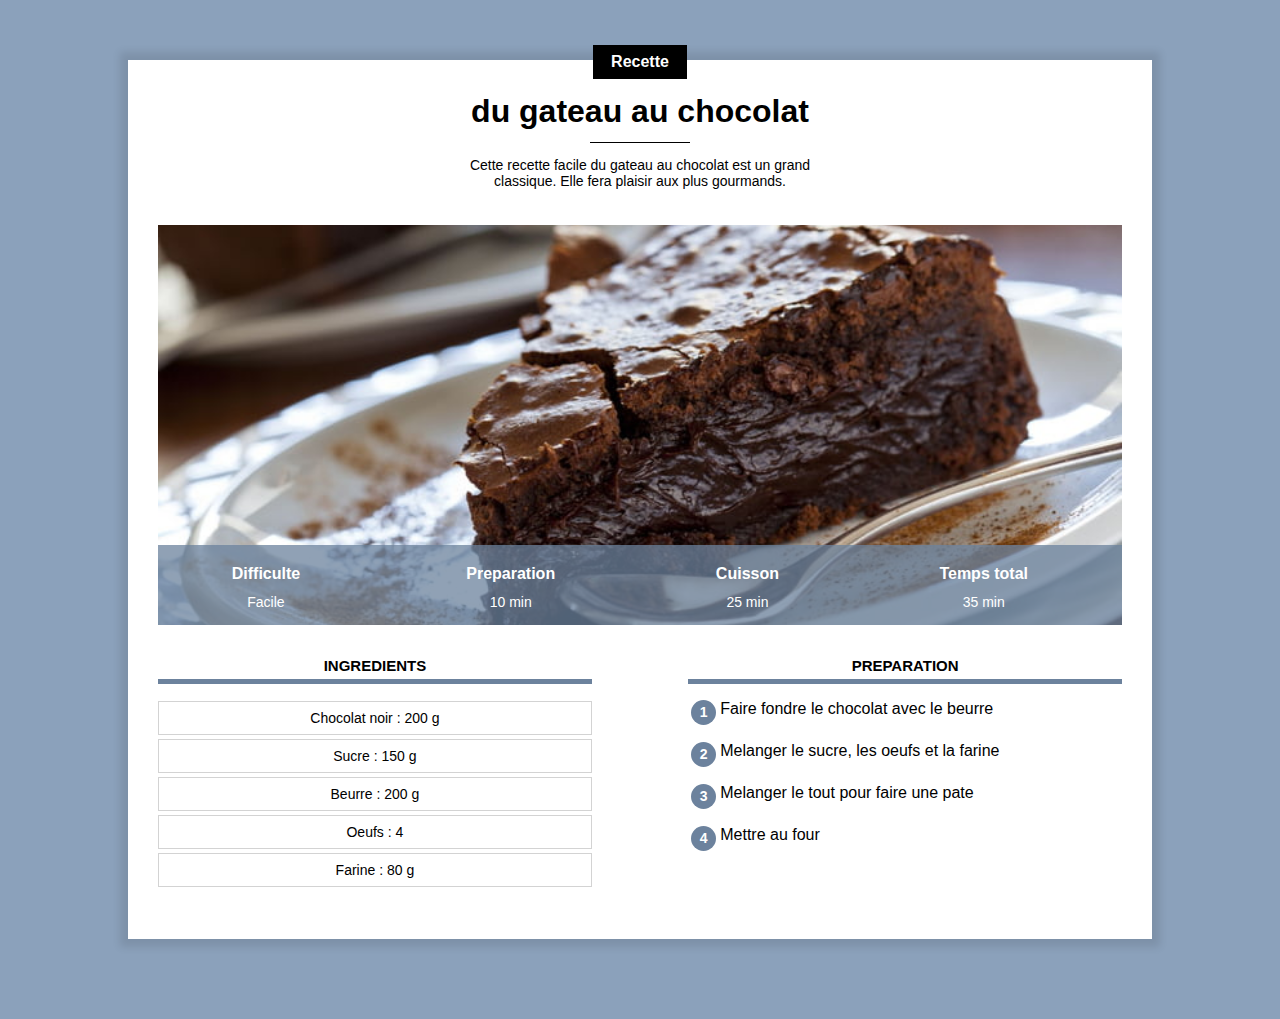
==== index.html @ cf00b120 "Add files via upload" ====
<!DOCTYPE html>
<html lang="fr">
    <head>
        <title>Gateau au Chocolat</title>
        <meta charset="UTF-8">
        <link rel="stylesheet" href="recette.css" />
    </head>
    <body>
       
    <div class="contenu">

        <div class="centre categorie">
            <p class="categorie">Recette</p>
            </div>

            <h1> du gateau au chocolat</h1>

            <div class="separateur"> </div>

            <!------Le contenu de ma page-->
            <div class="centre">
            <p class="description"> Cette recette facile du gateau au chocolat est un grand classique. Elle fera plaisir aux plus gourmands.</p>
             </div>
            <br>
        <div class="info" >
            <img class="centre info" src="gateau.jpg?id=99876">
                <table class="info" >
                    <tr>
                        <th>Difficulte</th>
                        <th>Preparation</th>
                        <th>Cuisson</th>
                        <th>Temps total</th>
                    </tr>
                    <tr>
                        <td>Facile</td>
                        <td>10 min</td>
                        <td>25 min</td>
                        <td>35 min</td>
                    </tr>
                </table>
        </div>
    <div>
        <div class="colonne1 colonne">
            <h2>Ingredients</h2>
            <div class="ingredient">
                <p>Chocolat noir : 200 g</p>
                <p>Sucre : 150 g</p>
                <p>Beurre : 200 g</p>
                <p>Oeufs : 4</p>
                <p>Farine : 80 g</p>
            </div>
        </div>
        <div class="colonne2 colonne">
            <h2>Preparation</h2>
            <table class="preparation">
                <tr>
                    <td><p class="numero">1</p></td>
                    <td class="preparation_etape">Faire fondre le chocolat avec le beurre</td>
                </tr>
                <tr>
                    <td><p class="numero">2</p></td>
                    <td class="preparation_etape">Melanger le sucre, les oeufs et la farine</td>
                </tr>
                <tr>
                    <td><p class="numero">3</p></td>
                    <td class="preparation_etape">Melanger le tout pour faire une pate</td>
                </tr>
                <tr>
                    <td><p class="numero">4</p></td>
                    <td class="preparation_etape">Mettre au four</td>
                </tr>
            </table>
        </div>
    </div>   
            <!------tables
            tr : table row (ligne)
                th : table header (titre)
                td : table data (donnees, cellules)    
            --------->
            
            <br>
    </div>
    </body>
</html>
---- recette.css ----
*{
    overflow: auto;
}

body{
    background-color: #8BA1BB;
    font-family: Arial;
    margin: 0;
}


div.contenu{
    background-color: white;
    margin: 60px 10% 80px 10%;
    padding: 0px 30px 30px 30px;
    min-width: 250px;
    box-shadow: 0px 0px 8px 8px rgba(0, 0, 0, 0.1);
    overflow: visible;
}

h1{
    text-align: center;
    margin-bottom: 12px;
    margin-top: 10px;
}

p.description{
    text-align: center;
    max-width: 400px;
    display:inline-block;
    font-size: 14px;
}
.centre{
    text-align: center;
    width:100%
}

p.categorie {
    background-color: black;
    color: white;
    display: inline-block;
    margin-top: -15px;
    padding: 8px 18px;
    margin-bottom: 0px;
    font-weight: bold;
    font-size: 16px;
}

div.categorie{
    margin-bottom: 0px;
    margin-top: 0px;
    overflow: visible;
}

div.separateur{
    width: 100px;
    height:1px;
    background-color: black;
    margin-left: auto;
    margin-right: auto;
}
div.info{
  position: relative;

   
}
table.info{
    position: absolute; 
    bottom:0;
    width: 100%; 
    color:white; 
    background-color: #6C829DC0; 
    height: 80px;
}
table.info td{
    text-align: center;
    font-size: 14px;
    vertical-align: top;
}
table.info th{
  
    font-size: 16px;
    vertical-align: bottom;
    padding-bottom: 8px;
    
}
img.info{
    display: block;
     /*eviter que l'image deforme*/
    max-height: 400px;
    object-fit: cover;
    /* respecter l'emplacement de l'image*/
    min-height: 200px
     
}

div.colonne{
    width: 45%;
    margin-top: 20px;
}

div.colonne h2{
    text-align: center;
    text-transform: uppercase;
    font-size: 15px;
    border-bottom: 5px solid #6C829D;
    padding-bottom: 5px;
}

div.colonne1{

 display: inline-block;
 margin-right: 10%;
}

div.colonne2{
float: right;

}

div.ingredient p{
    text-align: center;
    font-size: 14px;
    border: 1px solid lightgray;
    padding: 8px 0;
    margin-top: 4px;
    margin-bottom: 0;
}
table.preparation p.numero{
    background-color: #6C829D;
    color:white;
    width: 25px;
    height: 25px;
    text-align: center;
    font-size: 14px;
    font-weight: bold;
    padding-top: 4px;
    box-sizing: border-box;
    border-radius: 50%; 
    margin: 0;
}
table.preparation td{
    vertical-align: top;
}

table.preparation td.preparation _etape{
    font-size: 14px;
    padding-left: 10px;
    padding-bottom: 10px;
}

table.preparation tr{
    height: 40px;
}
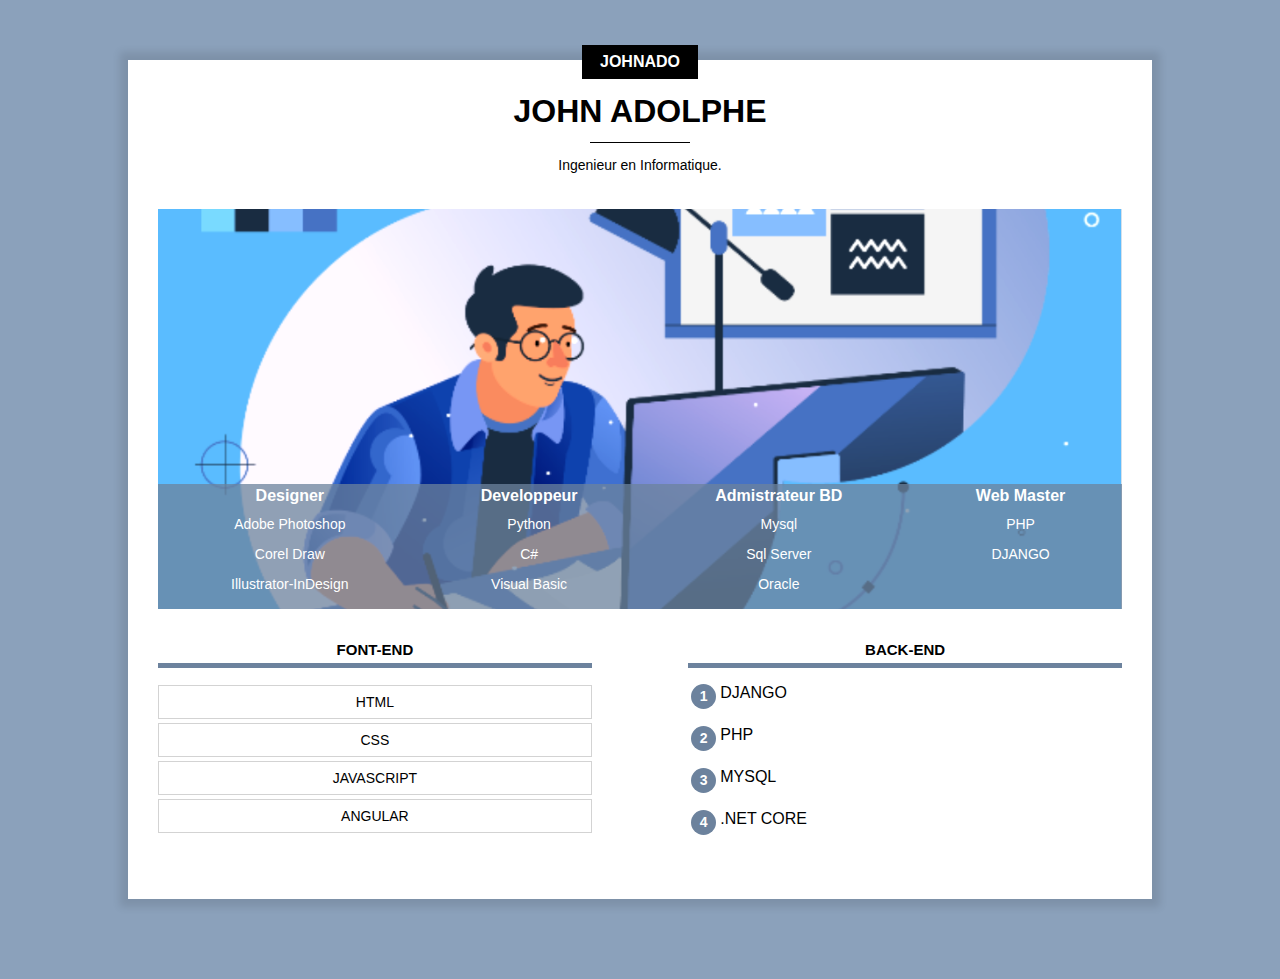
==== commit 08e42aff: "Add files via upload" ====
--- a/index.html
+++ b/index.html
@@ -10,64 +10,64 @@
     <div class="contenu">
 
         <div class="centre categorie">
-            <p class="categorie">Recette</p>
+            <p class="categorie">JOHNADO</p>
             </div>
 
-            <h1> du gateau au chocolat</h1>
+            <h1> JOHN ADOLPHE </h1>
 
             <div class="separateur"> </div>
 
             <!------Le contenu de ma page-->
             <div class="centre">
-            <p class="description"> Cette recette facile du gateau au chocolat est un grand classique. Elle fera plaisir aux plus gourmands.</p>
+            <p class="description"> Ingenieur en Informatique.</p>
              </div>
             <br>
         <div class="info" >
-            <img class="centre info" src="gateau.jpg?id=99876">
+            <img class="centre info" src="Profil_johnado.png">
                 <table class="info" >
                     <tr>
-                        <th>Difficulte</th>
-                        <th>Preparation</th>
-                        <th>Cuisson</th>
-                        <th>Temps total</th>
+                        <th>Designer</th>
+                        <th>Developpeur</th>
+                        <th>Admistrateur BD</th>
+                        <th>Web Master</th>
                     </tr>
                     <tr>
-                        <td>Facile</td>
-                        <td>10 min</td>
-                        <td>25 min</td>
-                        <td>35 min</td>
+                        <td>Adobe Photoshop <p>Corel Draw</p> <p>Illustrator-InDesign</p> </td>
+                        <td>Python<p>C#</p> <p>Visual Basic</p></td>
+                        <td>Mysql<p>Sql Server</p><p>Oracle</p></td>
+                        <td>PHP <p>DJANGO</p></td>
                     </tr>
                 </table>
         </div>
     <div>
         <div class="colonne1 colonne">
-            <h2>Ingredients</h2>
+            <h2>FONT-END</h2>
             <div class="ingredient">
-                <p>Chocolat noir : 200 g</p>
-                <p>Sucre : 150 g</p>
-                <p>Beurre : 200 g</p>
-                <p>Oeufs : 4</p>
-                <p>Farine : 80 g</p>
+                <p>HTML</p>
+                <p>CSS</p>
+                <p>JAVASCRIPT</p>
+                <p>ANGULAR</p>
+                
             </div>
         </div>
         <div class="colonne2 colonne">
-            <h2>Preparation</h2>
+            <h2>BACK-END</h2>
             <table class="preparation">
                 <tr>
                     <td><p class="numero">1</p></td>
-                    <td class="preparation_etape">Faire fondre le chocolat avec le beurre</td>
+                    <td class="preparation_etape">DJANGO</td>
                 </tr>
                 <tr>
                     <td><p class="numero">2</p></td>
-                    <td class="preparation_etape">Melanger le sucre, les oeufs et la farine</td>
+                    <td class="preparation_etape">PHP</td>
                 </tr>
                 <tr>
                     <td><p class="numero">3</p></td>
-                    <td class="preparation_etape">Melanger le tout pour faire une pate</td>
+                    <td class="preparation_etape">MYSQL</td>
                 </tr>
                 <tr>
                     <td><p class="numero">4</p></td>
-                    <td class="preparation_etape">Mettre au four</td>
+                    <td class="preparation_etape">.NET CORE</td>
                 </tr>
             </table>
         </div>
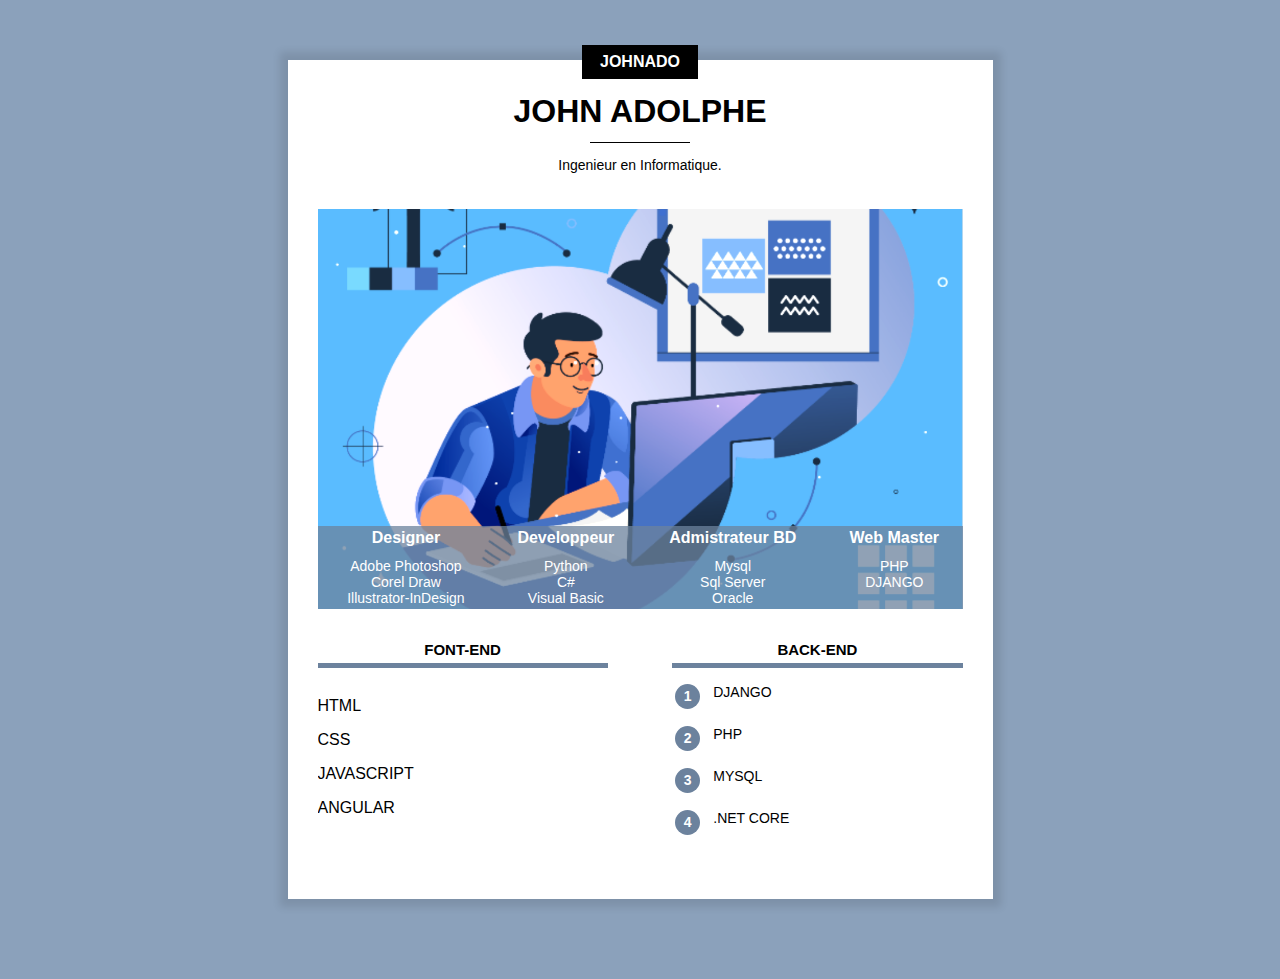
==== commit 93e2e823: "Add files via upload" ====
--- a/index.html
+++ b/index.html
@@ -1,8 +1,9 @@
 <!DOCTYPE html>
 <html lang="fr">
     <head>
-        <title>Gateau au Chocolat</title>
+        <title>Profil JOHNADO</title>
         <meta charset="UTF-8">
+        <meta name="viewport" content="width=device-width, initial-scale=1.0">
         <link rel="stylesheet" href="recette.css" />
     </head>
     <body>
@@ -32,10 +33,10 @@
                         <th>Web Master</th>
                     </tr>
                     <tr>
-                        <td>Adobe Photoshop <p>Corel Draw</p> <p>Illustrator-InDesign</p> </td>
-                        <td>Python<p>C#</p> <p>Visual Basic</p></td>
-                        <td>Mysql<p>Sql Server</p><p>Oracle</p></td>
-                        <td>PHP <p>DJANGO</p></td>
+                        <td>Adobe Photoshop <br>Corel Draw<br>Illustrator-InDesign </td>
+                        <td>Python<br>C#<br> Visual Basic</td>
+                        <td>Mysql<br>Sql Server<br>Oracle<br></td>
+                        <td>PHP <br>DJANGO<br></td>
                     </tr>
                 </table>
         </div>
--- a/recette.css
+++ b/recette.css
@@ -1,155 +1,193 @@
-*{
-    overflow: auto;
-}
-
-body{
-    background-color: #8BA1BB;
-    font-family: Arial;
-    margin: 0;
-}
-
-
-div.contenu{
-    background-color: white;
-    margin: 60px 10% 80px 10%;
-    padding: 0px 30px 30px 30px;
-    min-width: 250px;
-    box-shadow: 0px 0px 8px 8px rgba(0, 0, 0, 0.1);
-    overflow: visible;
-}
-
-h1{
-    text-align: center;
-    margin-bottom: 12px;
-    margin-top: 10px;
-}
-
-p.description{
-    text-align: center;
-    max-width: 400px;
-    display:inline-block;
-    font-size: 14px;
-}
-.centre{
-    text-align: center;
-    width:100%
-}
-
-p.categorie {
-    background-color: black;
-    color: white;
-    display: inline-block;
-    margin-top: -15px;
-    padding: 8px 18px;
-    margin-bottom: 0px;
-    font-weight: bold;
-    font-size: 16px;
-}
-
-div.categorie{
-    margin-bottom: 0px;
-    margin-top: 0px;
-    overflow: visible;
-}
-
-div.separateur{
-    width: 100px;
-    height:1px;
-    background-color: black;
-    margin-left: auto;
-    margin-right: auto;
-}
-div.info{
-  position: relative;
-
-   
-}
-table.info{
-    position: absolute; 
-    bottom:0;
-    width: 100%; 
-    color:white; 
-    background-color: #6C829DC0; 
-    height: 80px;
-}
-table.info td{
-    text-align: center;
-    font-size: 14px;
-    vertical-align: top;
-}
-table.info th{
-  
-    font-size: 16px;
-    vertical-align: bottom;
-    padding-bottom: 8px;
-    
-}
-img.info{
-    display: block;
-     /*eviter que l'image deforme*/
-    max-height: 400px;
-    object-fit: cover;
-    /* respecter l'emplacement de l'image*/
-    min-height: 200px
-     
-}
-
-div.colonne{
-    width: 45%;
-    margin-top: 20px;
-}
-
-div.colonne h2{
-    text-align: center;
-    text-transform: uppercase;
-    font-size: 15px;
-    border-bottom: 5px solid #6C829D;
-    padding-bottom: 5px;
-}
-
-div.colonne1{
-
- display: inline-block;
- margin-right: 10%;
-}
-
-div.colonne2{
-float: right;
-
-}
-
-div.ingredient p{
-    text-align: center;
-    font-size: 14px;
-    border: 1px solid lightgray;
-    padding: 8px 0;
-    margin-top: 4px;
-    margin-bottom: 0;
-}
-table.preparation p.numero{
-    background-color: #6C829D;
-    color:white;
-    width: 25px;
-    height: 25px;
-    text-align: center;
-    font-size: 14px;
-    font-weight: bold;
-    padding-top: 4px;
-    box-sizing: border-box;
-    border-radius: 50%; 
-    margin: 0;
-}
-table.preparation td{
-    vertical-align: top;
-}
-
-table.preparation td.preparation _etape{
-    font-size: 14px;
-    padding-left: 10px;
-    padding-bottom: 10px;
-}
-
-table.preparation tr{
-    height: 40px;
-}
-
+* {
+    overflow: auto;
+}
+
+body {
+    background-color: #8BA1BB;
+    font-family: Arial;
+    margin: 0;
+}
+
+div.contenu {
+    background-color: white;
+    margin: 40px 8px 40px 8px;
+    padding: 0px 8px 20px 8px;
+    box-shadow: 0px 0px 8px 8px rgba(0, 0, 0, 0.1);
+    overflow: visible;
+}
+
+h1 {
+    text-align: center;
+    margin-bottom: 12px;
+    margin-top: 10px;
+}
+
+p.description {
+    text-align: center;
+    max-width: 400px;
+    display: inline-block;
+    font-size: 14px;
+}
+
+/* Mon commentaire CSS */
+
+.centre {
+    text-align: center;
+    width: 100%;
+}
+
+p.categorie {
+    background-color: black;
+    color: white;
+    display: inline-block;
+    margin-top: -15px;
+    padding: 8px 18px;
+    margin-bottom: 0px;
+    font-weight: bold;
+    font-size: 16px;
+}
+
+div.categorie {
+    margin-bottom: 0px;
+    margin-top: 0px;
+    overflow: visible;
+}
+
+div.separateur {
+    width: 100px;
+    height: 1px;
+    background-color: black;
+    margin-left: auto;
+    margin-right: auto;
+}
+
+div.info {
+    position: relative;
+}
+
+table.info {
+    position: absolute; 
+    bottom:0; 
+    width: 100%; 
+    color: white; 
+    background-color: #6C829DC0; 
+    height: 50px
+}
+
+table.info td {
+    text-align: center;
+    font-size: 12px;
+    vertical-align: top;
+}
+
+table.info th {
+    font-size: 14px;
+    vertical-align: bottom;
+    padding-bottom: 8px;
+}
+
+img.info {
+    display: block;
+    max-height: 400px;
+    object-fit: cover;
+    min-height: 200px;
+    background-color: lightgray;
+}
+
+div.colonne {
+    width: 100%;
+    margin-top: 20px;
+}
+
+div.colonne h2 {
+    text-align: center;
+    text-transform: uppercase;
+    font-size: 15px;
+    border-bottom: 5px solid #6C829D;
+    padding-bottom: 5px;
+}
+
+div.colonne1 {
+    display: inline-block;
+}
+
+div.ingredients p {
+    text-align: center;
+    font-size: 14px;
+    border: 1px solid lightgray;
+    padding: 8px 0px;
+    margin-top: 4px;
+    margin-bottom: 0;
+}
+
+table.preparation p.numero {
+    background-color: #6C829D;
+    color: white;
+    width: 25px;
+    height: 25px;
+    text-align: center;
+    font-size: 14px;
+    font-weight: bold;
+    padding-top: 4px;
+    box-sizing: border-box;
+    border-radius: 50%;
+    margin: 0;
+}
+
+table.preparation td {
+    vertical-align: top;
+}
+
+table.preparation td.preparation_etape {
+    font-size: 14px;
+    padding-left: 10px;
+    padding-bottom: 10px;
+}
+
+table.preparation tr {
+    height: 40px;
+}
+
+/* Styles pour ordinateur */
+@media only screen and (min-width: 768px) {
+    div.contenu {
+        margin: 60px 10% 80px 10%;
+        padding: 0px 30px 30px 30px;
+        min-width: 350px;
+    }
+
+    table.info {
+        height: 80px
+    }
+    
+    table.info td {
+        font-size: 14px;
+    }
+    
+    table.info th {
+        font-size: 16px;
+    }
+
+    div.colonne {
+        width: 45%;
+    }
+    
+    div.colonne1 {
+        margin-right: 10%;
+    }
+    
+    div.colonne2 {
+        float: right;
+    }
+}
+
+@media only screen and (min-width: 900px) {
+    div.contenu {
+        margin-left: auto;
+        margin-right: auto;
+        width: 645px;
+    }
+}
+
+
+
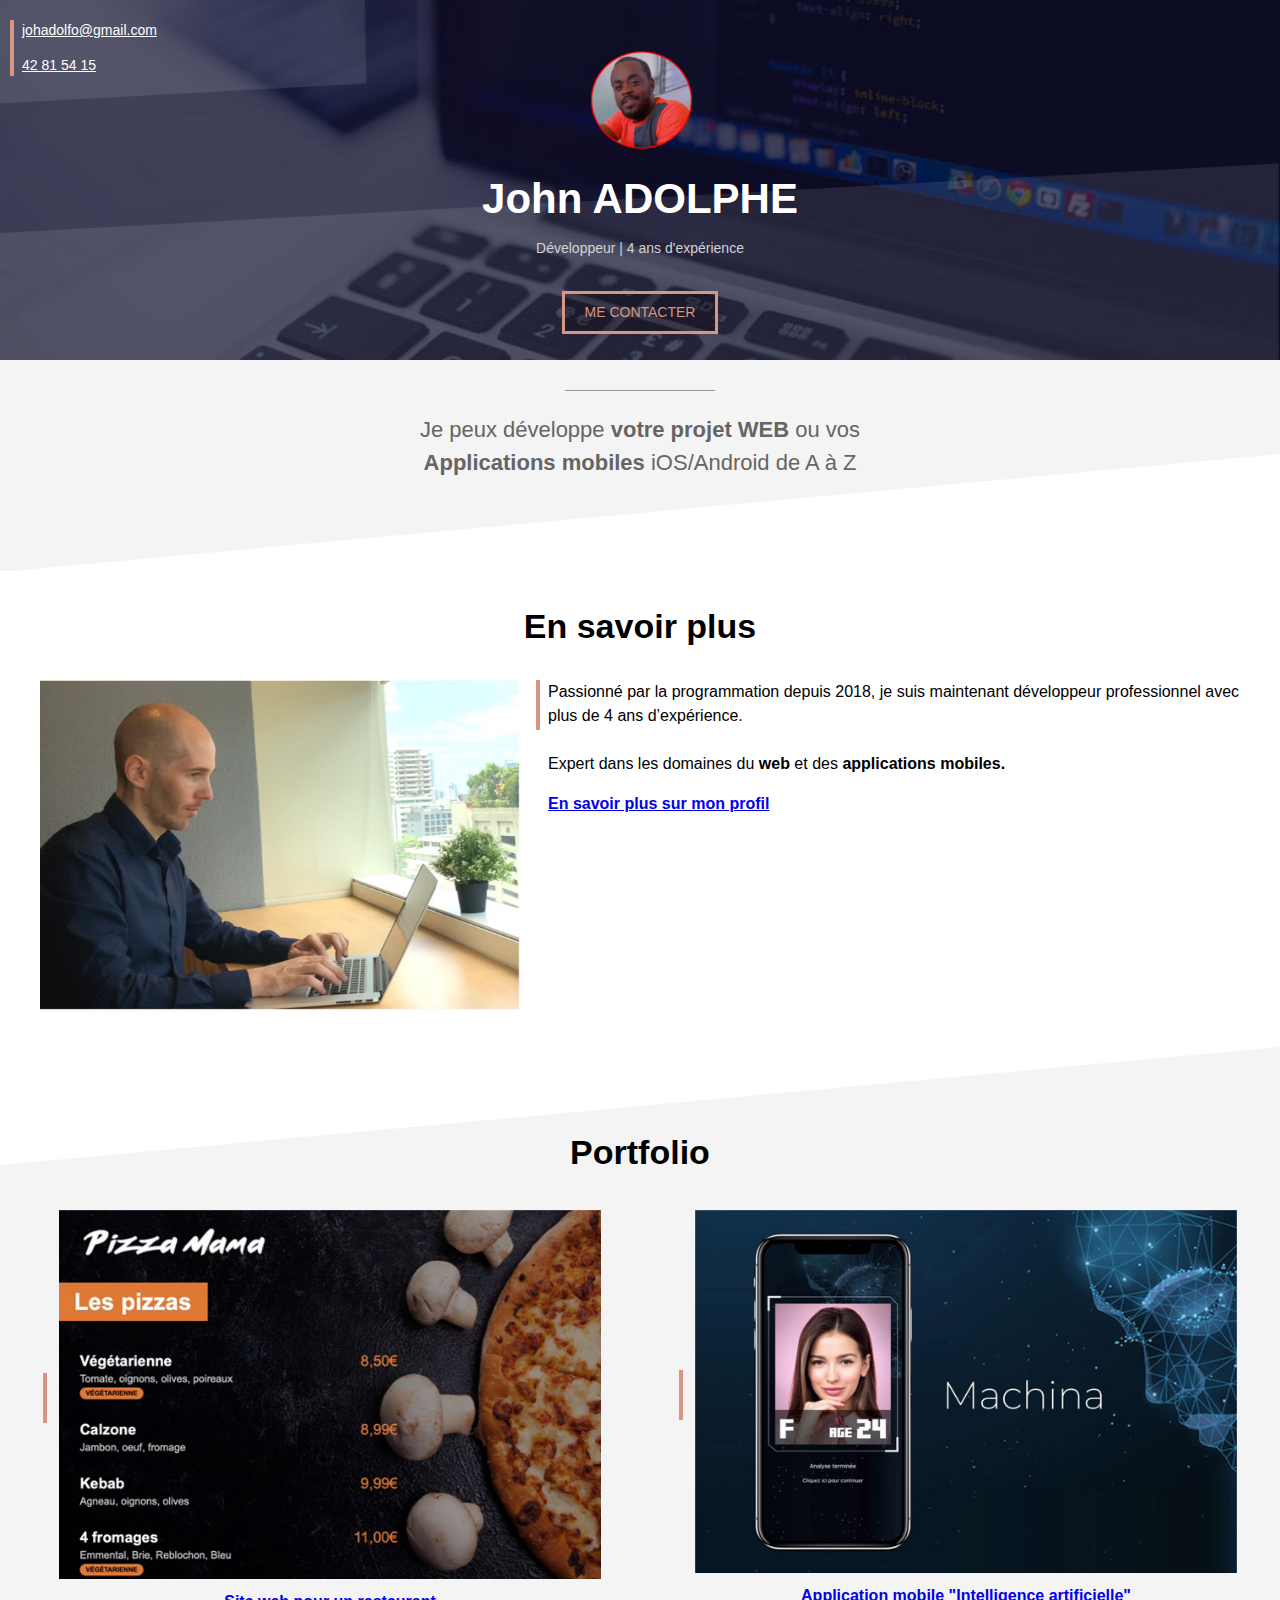
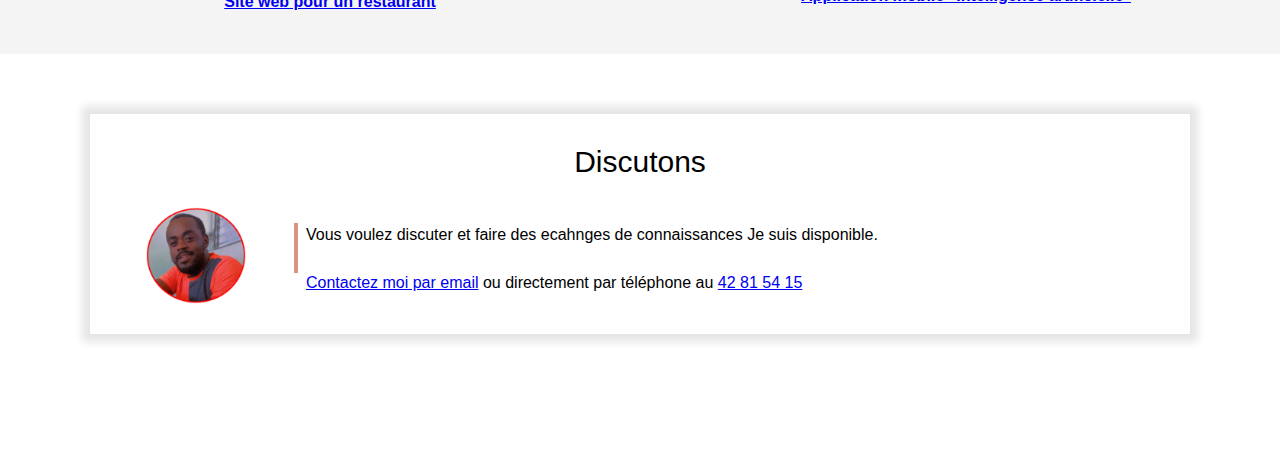
==== commit 5a712944: "Add files via upload" ====
--- a/index.html
+++ b/index.html
@@ -1,85 +1,77 @@
-<!DOCTYPE html>
-<html lang="fr">
-    <head>
-        <title>Profil JOHNADO</title>
-        <meta charset="UTF-8">
-        <meta name="viewport" content="width=device-width, initial-scale=1.0">
-        <link rel="stylesheet" href="recette.css" />
-    </head>
-    <body>
-       
-    <div class="contenu">
-
-        <div class="centre categorie">
-            <p class="categorie">JOHNADO</p>
-            </div>
-
-            <h1> JOHN ADOLPHE </h1>
-
-            <div class="separateur"> </div>
-
-            <!------Le contenu de ma page-->
-            <div class="centre">
-            <p class="description"> Ingenieur en Informatique.</p>
-             </div>
-            <br>
-        <div class="info" >
-            <img class="centre info" src="Profil_johnado.png">
-                <table class="info" >
-                    <tr>
-                        <th>Designer</th>
-                        <th>Developpeur</th>
-                        <th>Admistrateur BD</th>
-                        <th>Web Master</th>
-                    </tr>
-                    <tr>
-                        <td>Adobe Photoshop <br>Corel Draw<br>Illustrator-InDesign </td>
-                        <td>Python<br>C#<br> Visual Basic</td>
-                        <td>Mysql<br>Sql Server<br>Oracle<br></td>
-                        <td>PHP <br>DJANGO<br></td>
-                    </tr>
-                </table>
-        </div>
-    <div>
-        <div class="colonne1 colonne">
-            <h2>FONT-END</h2>
-            <div class="ingredient">
-                <p>HTML</p>
-                <p>CSS</p>
-                <p>JAVASCRIPT</p>
-                <p>ANGULAR</p>
-                
-            </div>
-        </div>
-        <div class="colonne2 colonne">
-            <h2>BACK-END</h2>
-            <table class="preparation">
-                <tr>
-                    <td><p class="numero">1</p></td>
-                    <td class="preparation_etape">DJANGO</td>
-                </tr>
-                <tr>
-                    <td><p class="numero">2</p></td>
-                    <td class="preparation_etape">PHP</td>
-                </tr>
-                <tr>
-                    <td><p class="numero">3</p></td>
-                    <td class="preparation_etape">MYSQL</td>
-                </tr>
-                <tr>
-                    <td><p class="numero">4</p></td>
-                    <td class="preparation_etape">.NET CORE</td>
-                </tr>
-            </table>
-        </div>
-    </div>   
-            <!------tables
-            tr : table row (ligne)
-                th : table header (titre)
-                td : table data (donnees, cellules)    
-            --------->
-            
-            <br>
-    </div>
-    </body>
+<!DOCTYPE html>
+<html lang="fr">
+<head>
+    <meta charset="UTF-8">
+    <meta name="viewport" content="width=device-width, initial-scale=1.0">
+    <title>John Adolphe</title>
+    <link rel="stylesheet" href="style.css">
+</head>
+<body>
+    <!-- COUVERTURE -->
+    <div class="cover">
+        <img class="cover-profile" src="profile.png"/>
+        <h1>John ADOLPHE</h1>
+        <p>Développeur | 4 ans d'expérience</p>
+        
+        <div style="text-align: center;">
+            <a class="contact-button" href="mailto:johadolfo@gmail.com?subject=Contact%20depuis%20johnado.com">ME CONTACTER</a>
+        </div>
+        <div class="cover-contact">
+            <p><a href="mailto:johadolfo@gmail.com?subject=Contact%20depuis%20johnado.com">johadolfo@gmail.com</a></p>
+            <p><a href="tel:+50942815415">42 81 54 15</a></p>
+        </div>
+    </div>
+
+    <!-- SECTION GRISE 1 -->
+    <div class="section section-grise1">
+        <div class="separateur"></div>
+        <p>Je peux développe <b>votre projet WEB</b> ou vos <b>Applications mobiles</b> iOS/Android de A à Z</p>
+    </div>
+
+    <!-- SECTION BLANCHE -->
+    <div class="section">
+        <h2>En savoir plus</h2>
+        <img src="profile2.jpg" class="col40"/>
+        <div class="col60 float-right" style="padding-left: 16px;">
+            <div class="texte-avec-ligne-verticale">
+                <p>Passionné par la programmation depuis 2018, je suis maintenant développeur professionnel avec plus de 4 ans d’expérience.<br><br>
+                    Expert dans les domaines du <b>web</b> et des <b>applications mobiles.</p>
+                         
+                <a href="https://www.linkedin.com/in/johnado" target="_blank">En savoir plus sur mon profil</a>
+            </div>
+            
+        </div>
+        
+    </div>
+
+    <!-- SECTION GRISE 2 -->
+    <div class="section section-grise2">
+        <h2>Portfolio</h2>
+        <table class="col-portfolio" style="display:inline-block">
+            <tr>
+                <td><div class="barre-verticale"></div></td>
+                <td><a href="portfolio-site-restaurant.html"><img style="width:100%" src="project1small.jpg"></a></td>
+            </tr>
+            <tr>
+                <td></td>
+                <td align="center"><a href="portfolio-site-restaurant.html">Site web pour un restaurant</a></td>
+            </tr>
+        </table>
+        <table  class="col-portfolio float-right">
+            <tr>
+                <td><div class="barre-verticale"></div></td>
+                <td><a href="portfolio-application-mobile-ai.html"><img style="width:100%" src="project2small.jpg"></a></td>
+            </tr>
+            <tr>
+                <td></td>
+                <td align="center"><a href="portfolio-application-mobile-ai.html">Application mobile "Intelligence artificielle"</a></td>
+            </tr>
+        </table>
+    </div>
+
+    <!-- SECTION BLANCHE FRAME -->
+    <div class="section">
+        <iframe src="contact-frame.html" scrolling="no"/>
+    </div>
+</body>
 </html>--- a/style.css
+++ b/style.css
@@ -0,0 +1,250 @@
+* {
+    box-sizing: border-box;
+}
+
+
+:root {
+    --color1: #D89584;
+    --color2: #F4F4F4;
+}
+
+body {
+    margin: 0;
+    font-family: Arial;
+    line-height: 1.5;
+}
+
+iframe {
+    width: 100%;
+    border: none;
+    height: 350px;
+}
+
+div.cover {
+    background: url(cover_overlay.png) no-repeat center/100% 100%,url(cover.jpg) no-repeat center/cover;
+    height: 360px;
+    position: relative;
+}
+
+img.cover-profile {
+    height: 100px;
+    position: relative;
+    left: 50%;
+    margin-left: -50px;
+    margin-top: 50px;
+}
+
+h1 {
+    color: white;
+    text-align: center;
+    font-size: 42px;
+    margin-top: 10px;
+    margin-bottom: 0px;
+}
+
+div.cover p {
+    color: lightgray;
+    text-align: center;
+    margin-top: 8px;
+    font-size: 14px;
+}
+
+div.cover-contact {
+    /* background-color: #FF000080; */
+    position: absolute;
+    top: 20px;
+    left: 10px;
+    border-left: 4px solid var(--color1);
+    padding-left: 8px;
+}
+
+div.cover-contact p {
+    text-align: left;
+    margin-top: 0px;
+    margin-bottom: 0px;
+}
+
+div.cover-contact p:first-child {
+    margin-bottom: 14px;
+}
+
+div.cover-contact * {
+    color: white;
+    font-size: 14px;
+}
+
+a.contact-button {
+    color: var(--color1);
+    border: 3px solid var(--color1);
+    padding: 8px 20px;
+    text-decoration: none;
+    background-color: #00000040;
+    display: inline-block;
+    margin-top: 18px;
+    font-size: 14px;
+}
+
+a.contact-button:hover {
+    color: white;
+    border: 3px solid white;
+}
+
+.section {
+    padding-left: 40px;
+    padding-right: 40px;
+    padding-top: 30px;
+    padding-bottom: 30px;
+    overflow: auto;
+}
+
+div.section-grise1 {
+    background: url(triangle2white.svg) no-repeat center bottom -1px/100%;
+    background-color: var(--color2);
+    padding-bottom: 70px;
+}
+
+div.section-grise2 {
+    background: url(triangle1white.svg) no-repeat center top/100%;
+    background-color: var(--color2);
+    padding-top: 80px;
+}
+
+h2 {
+    text-align: center;
+    font-size: 34px;
+    margin-top: 0px;
+}
+
+div.separateur {
+    background-color: #979797;
+    height: 1px;
+    width: 150px;
+    position: relative;
+    left: 50%;
+    margin-left: -75px;
+}
+
+div.section-grise1 p {
+    font-size: 22px;
+    color: #656565;
+    text-align: center;
+    max-width: 450px;
+    margin-left: auto;
+    margin-right: auto;
+}
+
+.col40 {
+    width: 40%;
+}
+
+.col60 {
+    width: 60%;
+}
+
+.float-right {
+    float: right;
+}
+
+div.texte-avec-ligne-verticale {
+    border-left: 4px solid var(--color1);
+    padding-left: 8px;
+    height: 50px;
+    display: inline-block;
+}
+
+div.texte-avec-ligne-verticale p {
+    margin-top: 0;
+}
+
+div.barre-verticale {
+    height: 50px;
+    width: 4px;
+    background-color: var(--color1);
+    margin-right: 8px;
+}
+
+.col-portfolio {
+    width: 47%;
+
+}
+
+div.frame {
+    margin: 30px 50px;
+    padding: 20px 30px;
+    background-color: white;
+    box-shadow: 0px 0px 8px 8px rgba(0, 0, 0, 0.1);
+
+}
+
+p.frame-title {
+    font-size: 30px;
+    margin-top: 5px;
+    margin-bottom: 20px;
+    text-align: center;
+}
+
+/* PORTFOLIO */
+.portfolio-header {
+    height: 90px;
+    background: url(header.jpg) no-repeat center/cover;
+    position: relative;
+}
+
+.portfolio-header-title {
+    font-size: 26px;
+    font-weight: bold;
+    color: white;
+    padding-top: 4px;
+    padding-left: 8px;
+}
+
+h1.portfolio {
+    font-size: 46px;
+    color: black;
+    line-height: 1;
+    padding-top: 10px;
+}
+
+h2.portfolio {
+    font-size: 26px;
+    color: black;
+    font-weight: normal;
+    margin-bottom: 0;
+}
+
+a.portfolio-back {
+    color: var(--color1);
+    margin-left: -10px;
+}
+
+img.portfolio {
+    width: 70%;
+    max-width: 550px;
+}
+
+
+table.info{
+    position: absolute; 
+    bottom:0;
+    width: 100%; 
+    color:white; 
+    background-color: #6C829DC0; 
+    height: 80px;
+}
+table.info td{
+    text-align: center;
+    font-size: 14px;
+    vertical-align: top;
+}
+table.info th{
+  
+    font-size: 16px;
+    vertical-align: bottom;
+    padding-bottom: 8px;
+    
+}
+div.info{
+    position: relative;
+  
+     
+  }
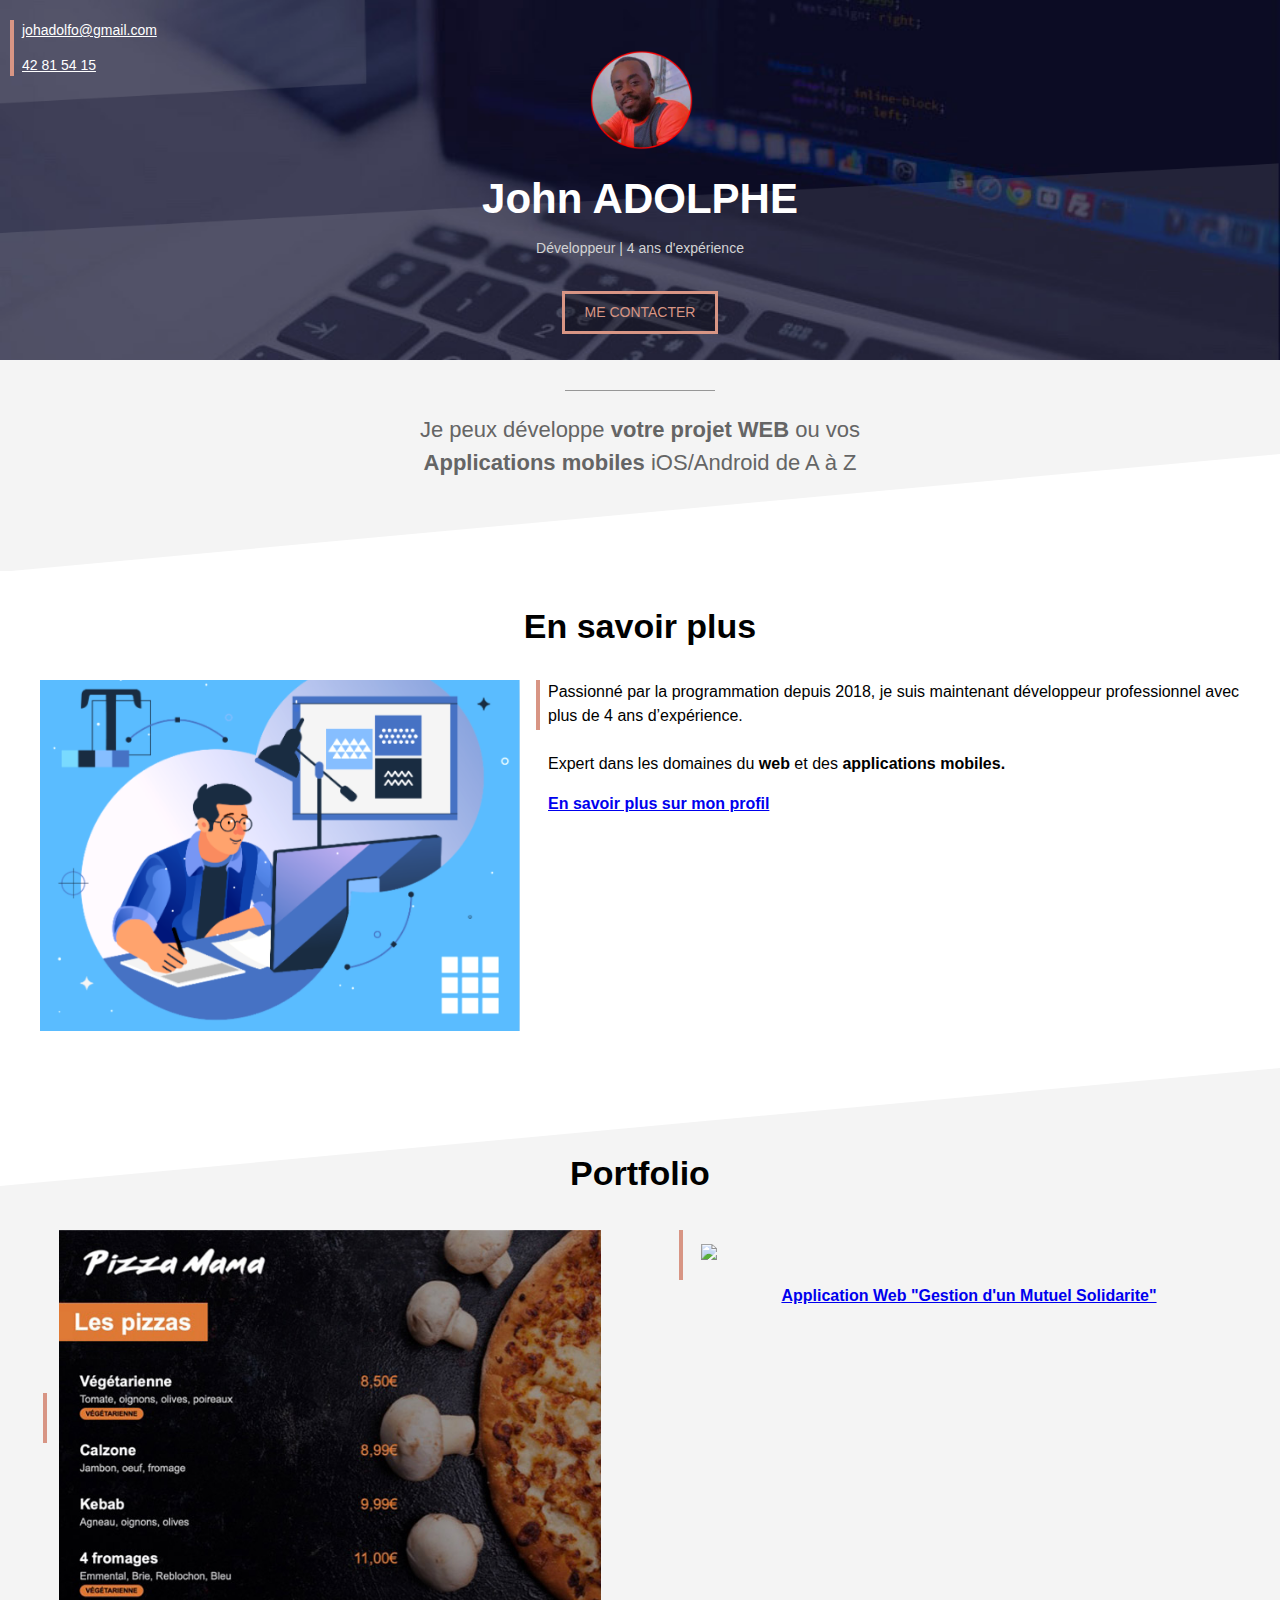
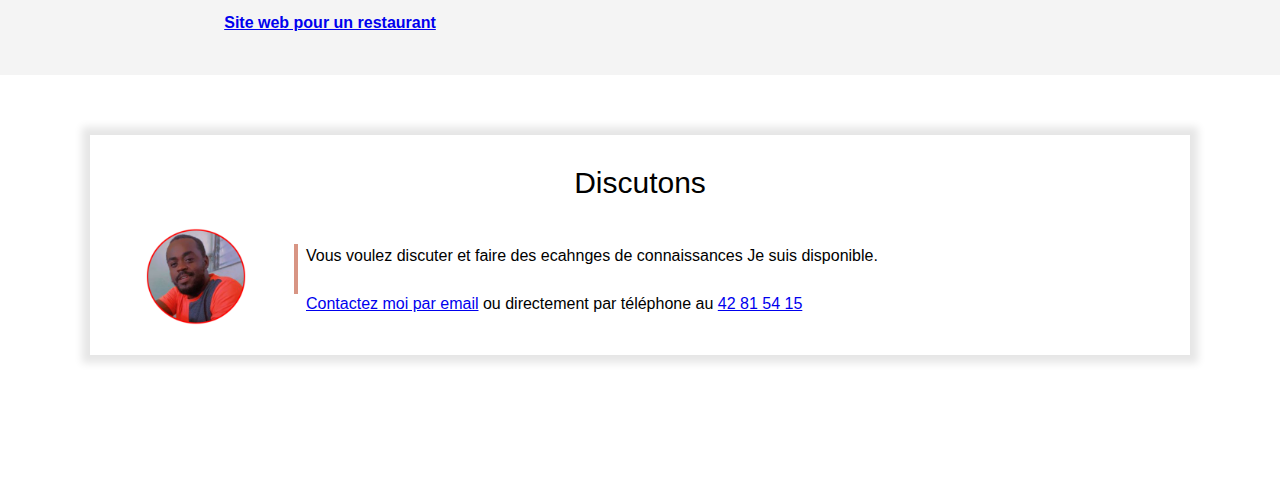
==== commit e8c226eb: "Add files via upload" ====
--- a/index.html
+++ b/index.html
@@ -64,7 +64,7 @@
             </tr>
             <tr>
                 <td></td>
-                <td align="center"><a href="portfolio-application-mobile-ai.html">Application mobile "Intelligence artificielle"</a></td>
+                <td align="center"><a href="portfolio-application-mobile-ai.html">Application Web "Gestion d'un Mutuel Solidarite"</a></td>
             </tr>
         </table>
     </div>
